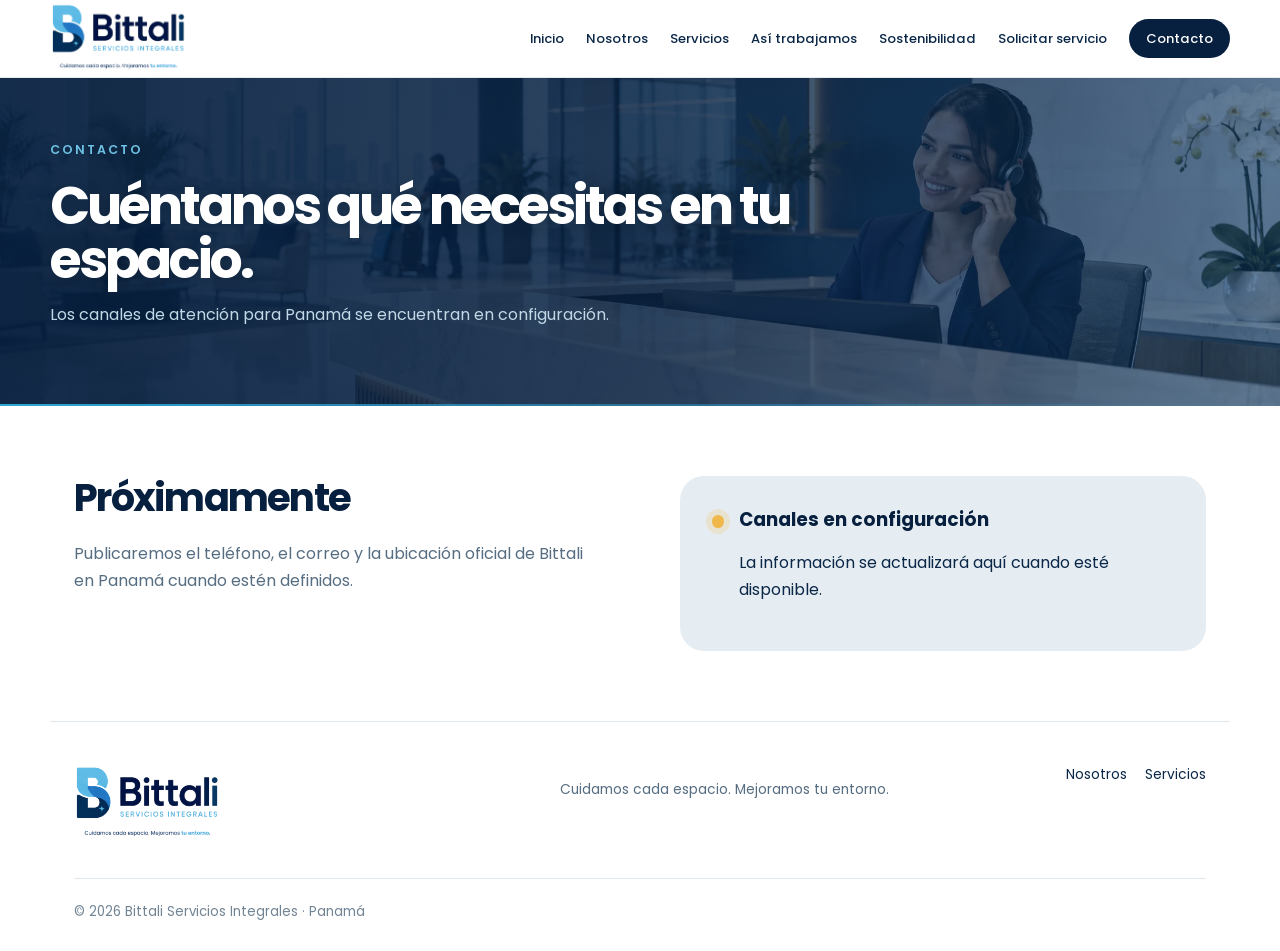
==== contacto.html @ 6a781cc8 "Add files via upload" ====
<!doctype html><html lang="es"><head><meta charset="utf-8"><meta name="viewport" content="width=device-width,initial-scale=1"><title>Contacto | Bittali</title><link rel="icon" href="favicon.svg"><link href="https://fonts.googleapis.com/css2?family=Poppins:wght@400;500;600;700&display=swap" rel="stylesheet"><link rel="stylesheet" href="styles.css"></head><body><header class="site-header"><a class="brand" href="index.html"><img src="bitalli-logo-clean.png" alt="Bittali Servicios Integrales"></a><button class="menu-button" aria-expanded="false" aria-controls="main-nav" aria-label="Abrir menú"><span></span><span></span><span></span></button><nav id="main-nav" class="main-nav"><a href="index.html">Inicio</a><a href="nosotros.html">Nosotros</a><a href="servicios.html">Servicios</a><a href="operamos.html">Así trabajamos</a><a href="sostenibilidad.html">Sostenibilidad</a><a href="solicitar-servicio.html">Solicitar servicio</a><a class="nav-cta" href="contacto.html">Contacto</a></nav></header><main><section class="page-hero has-photo photo-contacto"><p class="eyebrow">Contacto</p><h1>Cuéntanos qué necesitas en tu espacio.</h1><p class="lead">Los canales de atención para Panamá se encuentran en configuración.</p></section><section class="page-section"><div class="two-column"><div><h2>Próximamente</h2><p class="lead">Publicaremos el teléfono, el correo y la ubicación oficial de Bittali en Panamá cuando estén definidos.</p></div><div class="contact-card"><div class="contact-status"><span class="status-dot"></span><div><h3>Canales en configuración</h3><p>La información se actualizará aquí cuando esté disponible.</p></div></div></div></div></section></main><footer><a class="footer-logo" href="index.html"><img src="bitalli-logo-clean.png" alt="Bittali"></a><p>Cuidamos cada espacio. Mejoramos tu entorno.</p><div><a href="nosotros.html">Nosotros</a><a href="servicios.html">Servicios</a></div><small>© 2026 Bittali Servicios Integrales · Panamá</small></footer><script src="site.js"></script></body></html>
---- styles.css ----
:root{--sky:#6ec1e4;--cyan:#2fa7d6;--blue:#0d3b66;--navy:#07203f;--mist:#e6edf2;--ink:#0a2748;--muted:#566d82;--max:1180px;--radius:24px}*{box-sizing:border-box}html{scroll-behavior:smooth}body{margin:0;font-family:Poppins,Arial,sans-serif;color:var(--ink);font-size:16px;line-height:1.65;background:#fff}a{color:inherit;text-decoration:none}img{display:block;max-width:100%}.site-header{height:104px;display:flex;align-items:center;justify-content:space-between;padding:0 max(24px,calc((100vw - var(--max))/2));position:sticky;top:0;z-index:20;background:rgba(255,255,255,.97);backdrop-filter:blur(14px);border-bottom:1px solid rgba(13,59,102,.1)}.brand{width:215px}.brand img{width:100%;height:auto}.main-nav{display:flex;align-items:center;gap:25px;font-size:.88rem;font-weight:500}.main-nav a{padding:10px 0}.main-nav a:hover,.main-nav .active{color:var(--cyan)}.main-nav .nav-cta{padding:11px 19px;border-radius:999px;background:var(--navy);color:#fff}.menu-button{display:none;border:0;background:none;padding:10px}.menu-button span{display:block;width:25px;height:2px;background:var(--navy);margin:5px}.eyebrow{margin:0 0 18px;text-transform:uppercase;letter-spacing:.16em;font-size:.78rem;font-weight:600;color:var(--cyan)}h1,h2,h3,p{margin-top:0}h1{font-size:clamp(3rem,6vw,5.5rem);line-height:1.02;letter-spacing:-.055em;color:var(--navy);margin-bottom:28px}h1 span{color:var(--cyan)}h2{font-size:clamp(2rem,4vw,3.5rem);line-height:1.12;letter-spacing:-.045em;color:var(--navy);margin-bottom:22px}h3{font-size:1.35rem;line-height:1.3;color:var(--navy)}.lead{font-size:1.08rem;color:var(--muted);max-width:650px}.hero{min-height:calc(100vh - 104px);display:grid;grid-template-columns:1.12fr .88fr;background:linear-gradient(135deg,#fff,#f0f8fc)}.hero-copy{padding:clamp(70px,9vw,130px) max(24px,calc((100vw - var(--max))/2));padding-right:clamp(40px,7vw,100px);align-self:center}.hero-image{position:relative;min-height:620px;overflow:hidden;background:var(--navy)}.hero-image>img{width:100%;height:100%;object-fit:cover}.hero-image:after{content:"";position:absolute;inset:0;background:linear-gradient(180deg,transparent 50%,rgba(7,32,63,.72))}.image-note{position:absolute;z-index:2;left:30px;right:30px;bottom:30px;border:1px solid rgba(255,255,255,.3);background:rgba(7,32,63,.75);backdrop-filter:blur(10px);border-radius:18px;padding:22px;color:#fff;display:flex;flex-direction:column}.image-note span{font-size:.86rem;color:#cce8f5}.actions{display:flex;flex-wrap:wrap;gap:14px;margin-top:32px}.button{display:inline-block;border-radius:999px;padding:14px 23px;font-size:.92rem;font-weight:600}.button.primary{background:var(--navy);color:#fff}.button.secondary{background:#fff;border:1px solid #b8cad7}.home-selector,.page-section{max-width:var(--max);margin:auto;padding:100px 24px}.home-selector>div:first-child{max-width:700px}.selector-grid{display:grid;grid-template-columns:repeat(2,1fr);gap:16px}.selector-grid a{border:1px solid #d8e4eb;border-radius:20px;padding:28px;display:grid;grid-template-columns:52px 1fr;column-gap:18px;transition:.2s;background:#fff}.selector-grid a:hover{transform:translateY(-3px);border-color:var(--cyan);box-shadow:0 16px 35px rgba(7,32,63,.08)}.selector-grid span{grid-row:1/3;color:var(--cyan);font-weight:600}.selector-grid strong{font-size:1.15rem}.selector-grid small{color:var(--muted);font-size:.84rem}.page-hero{padding:95px max(24px,calc((100vw - var(--max))/2));background:linear-gradient(135deg,var(--navy),var(--blue));color:#fff}.page-hero h1{color:#fff;max-width:900px;margin-bottom:20px}.page-hero .lead{color:#c1d9e6}.page-hero .eyebrow{color:var(--sky)}.two-column{display:grid;grid-template-columns:1fr 1fr;gap:80px}.copy p,.copy li{color:var(--muted)}.numbered-list{display:grid;grid-template-columns:repeat(2,1fr);gap:16px}.numbered-list article{padding:28px;border-radius:20px;background:var(--mist)}.numbered-list span{font-size:.78rem;color:var(--cyan);font-weight:600}.service-chooser{display:grid;grid-template-columns:repeat(2,1fr);gap:18px}.service-option{padding:34px;border-radius:22px;background:#f4f8fb;border:1px solid #dce6ec;display:flex;flex-direction:column;min-height:260px}.service-option span{font-size:.78rem;color:var(--cyan);font-weight:600}.service-option p{color:var(--muted)}.service-option b{margin-top:auto;color:var(--cyan)}.detail-grid{display:grid;grid-template-columns:1.1fr .9fr;gap:70px}.detail-list{background:var(--mist);padding:35px;border-radius:var(--radius)}.detail-list ul{margin:0;padding-left:20px}.detail-list li+li{margin-top:12px}.mode-grid{display:grid;grid-template-columns:repeat(3,1fr);gap:16px;margin-top:42px}.mode-grid article{padding:25px;background:var(--navy);color:#fff;border-radius:18px}.mode-grid h3{color:#fff}.mode-grid p{font-size:.88rem;color:#bed2df;margin:0}.process-list{display:grid;border-top:1px solid #bdd0dc}.process-list article{display:grid;grid-template-columns:80px .45fr 1fr;gap:30px;padding:30px 0;border-bottom:1px solid #bdd0dc}.process-list span{color:var(--cyan);font-weight:600}.process-list p{color:var(--muted);margin:0}.notice{padding:22px;border-left:4px solid var(--cyan);background:#eef7fb;color:var(--muted);margin-top:35px}.contact-card{background:var(--mist);border-radius:var(--radius);padding:40px}.contact-status{display:flex;gap:15px;align-items:flex-start}.status-dot{width:13px;height:13px;margin-top:7px;border-radius:50%;background:#f0b84b;box-shadow:0 0 0 6px rgba(240,184,75,.2)}footer{max-width:var(--max);margin:auto;padding:60px 24px 28px;display:grid;grid-template-columns:1.4fr 1.1fr .8fr;gap:35px;align-items:start;border-top:1px solid #e0e8ed}.footer-logo{width:190px}.footer-logo img{width:100%;height:auto}footer p{color:var(--muted);font-size:.86rem;margin:15px 0 0}footer div{display:flex;gap:18px;justify-content:flex-end;font-size:.86rem}footer small{grid-column:1/-1;border-top:1px solid #e0e8ed;padding-top:22px;color:#718494}
@media(max-width:900px){.site-header{height:88px}.brand{width:180px}.main-nav{display:none;position:absolute;top:88px;left:0;right:0;background:#fff;padding:24px;flex-direction:column;align-items:stretch;border-bottom:1px solid #dce5eb}.main-nav.open{display:flex}.menu-button{display:block}.hero{grid-template-columns:1fr}.hero-copy{padding:75px 24px}.hero-image{min-height:480px}.two-column,.detail-grid{grid-template-columns:1fr;gap:35px}.process-list article{grid-template-columns:50px 1fr}.process-list article p{grid-column:2}.mode-grid{grid-template-columns:1fr}.page-section{padding:75px 24px}footer{grid-template-columns:1fr}footer div{justify-content:flex-start}footer small{grid-column:auto}}
@media(max-width:600px){h1{font-size:2.75rem}.selector-grid,.service-chooser,.numbered-list{grid-template-columns:1fr}.selector-grid a{grid-template-columns:40px 1fr}.hero-image{min-height:400px}.page-hero{padding-top:70px;padding-bottom:70px}.contact-card{padding:26px}}

/* Escala compacta */
.site-header{height:78px}.brand{width:154px}.main-nav{gap:22px;font-size:.82rem}.main-nav .nav-cta{padding:9px 17px}h1{font-size:clamp(2.5rem,4.1vw,4.15rem);line-height:1.04}h2{font-size:clamp(1.75rem,3vw,2.65rem)}h3{font-size:1.15rem}.lead{font-size:1rem}.hero{min-height:calc(100vh - 78px)}.hero-copy{padding-top:65px;padding-bottom:65px}.hero-image{min-height:520px}.home-selector,.page-section{padding-top:70px;padding-bottom:70px}.page-hero{padding-top:62px;padding-bottom:62px}.page-hero h1{margin-bottom:14px}.selector-grid a{padding:22px;border-radius:16px}.service-option{padding:27px;min-height:220px}.numbered-list article{padding:23px}.detail-list{padding:28px}.mode-grid{margin-top:32px}.mode-grid article{padding:21px}.process-list article{padding:23px 0}.contact-card{padding:32px}footer{padding-top:42px}.footer-logo{width:160px}
@media(max-width:900px){.site-header{height:72px}.brand{width:145px}.main-nav{top:72px}.hero-copy{padding-top:55px;padding-bottom:55px}.hero-image{min-height:410px}.home-selector,.page-section{padding-top:58px;padding-bottom:58px}.page-hero{padding-top:52px;padding-bottom:52px}}
@media(max-width:600px){h1{font-size:2.3rem}h2{font-size:1.85rem}.hero-image{min-height:340px}.selector-grid a{padding:19px}.service-option{min-height:195px}}
.brand{width:140px}.footer-logo{width:150px}@media(max-width:900px){.brand{width:128px}}
.hero{height:560px;min-height:0}.hero-image{min-height:0}.hero-copy{padding-top:45px;padding-bottom:45px}@media(max-width:900px){.hero{height:auto}.hero-image{min-height:380px}.hero-copy{padding-top:48px;padding-bottom:48px}}@media(max-width:600px){.hero-image{min-height:320px}}
.page-hero.has-photo{position:relative;isolation:isolate;background-size:cover;background-position:center;overflow:hidden}.page-hero.has-photo:before{content:"";position:absolute;inset:0;z-index:-1;background:linear-gradient(90deg,rgba(7,32,63,.94) 0%,rgba(7,32,63,.82) 52%,rgba(13,59,102,.58) 100%)}.page-hero.has-photo:after{content:"";position:absolute;inset:auto 0 0;z-index:-1;height:2px;background:linear-gradient(90deg,var(--cyan),transparent)}.page-hero.photo-company{background-image:url('header-company.webp')}.page-hero.photo-services{background-image:url('header-services.webp');background-position:center 58%}.page-hero.photo-green{background-image:url('header-sustainability.webp');background-position:center 52%}.page-hero.has-photo h1{text-shadow:0 2px 18px rgba(0,0,0,.18)}
.page-hero.photo-aseo{background-image:url('header-aseo.webp');background-position:center 58%}.page-hero.photo-mantenimiento{background-image:url('header-mantenimiento.webp');background-position:center 48%}.page-hero.photo-operamos{background-image:url('header-operamos.webp');background-position:center 48%}.page-hero.photo-contacto{background-image:url('header-contacto.webp');background-position:center 52%}
.maintenance-section>h2{margin-bottom:30px}.maintenance-grid{display:grid;grid-template-columns:repeat(2,minmax(0,1fr));gap:18px}.maintenance-grid .detail-list{height:100%}.maintenance-grid .detail-list h3{margin-bottom:18px}@media(max-width:700px){.maintenance-grid{grid-template-columns:1fr}}
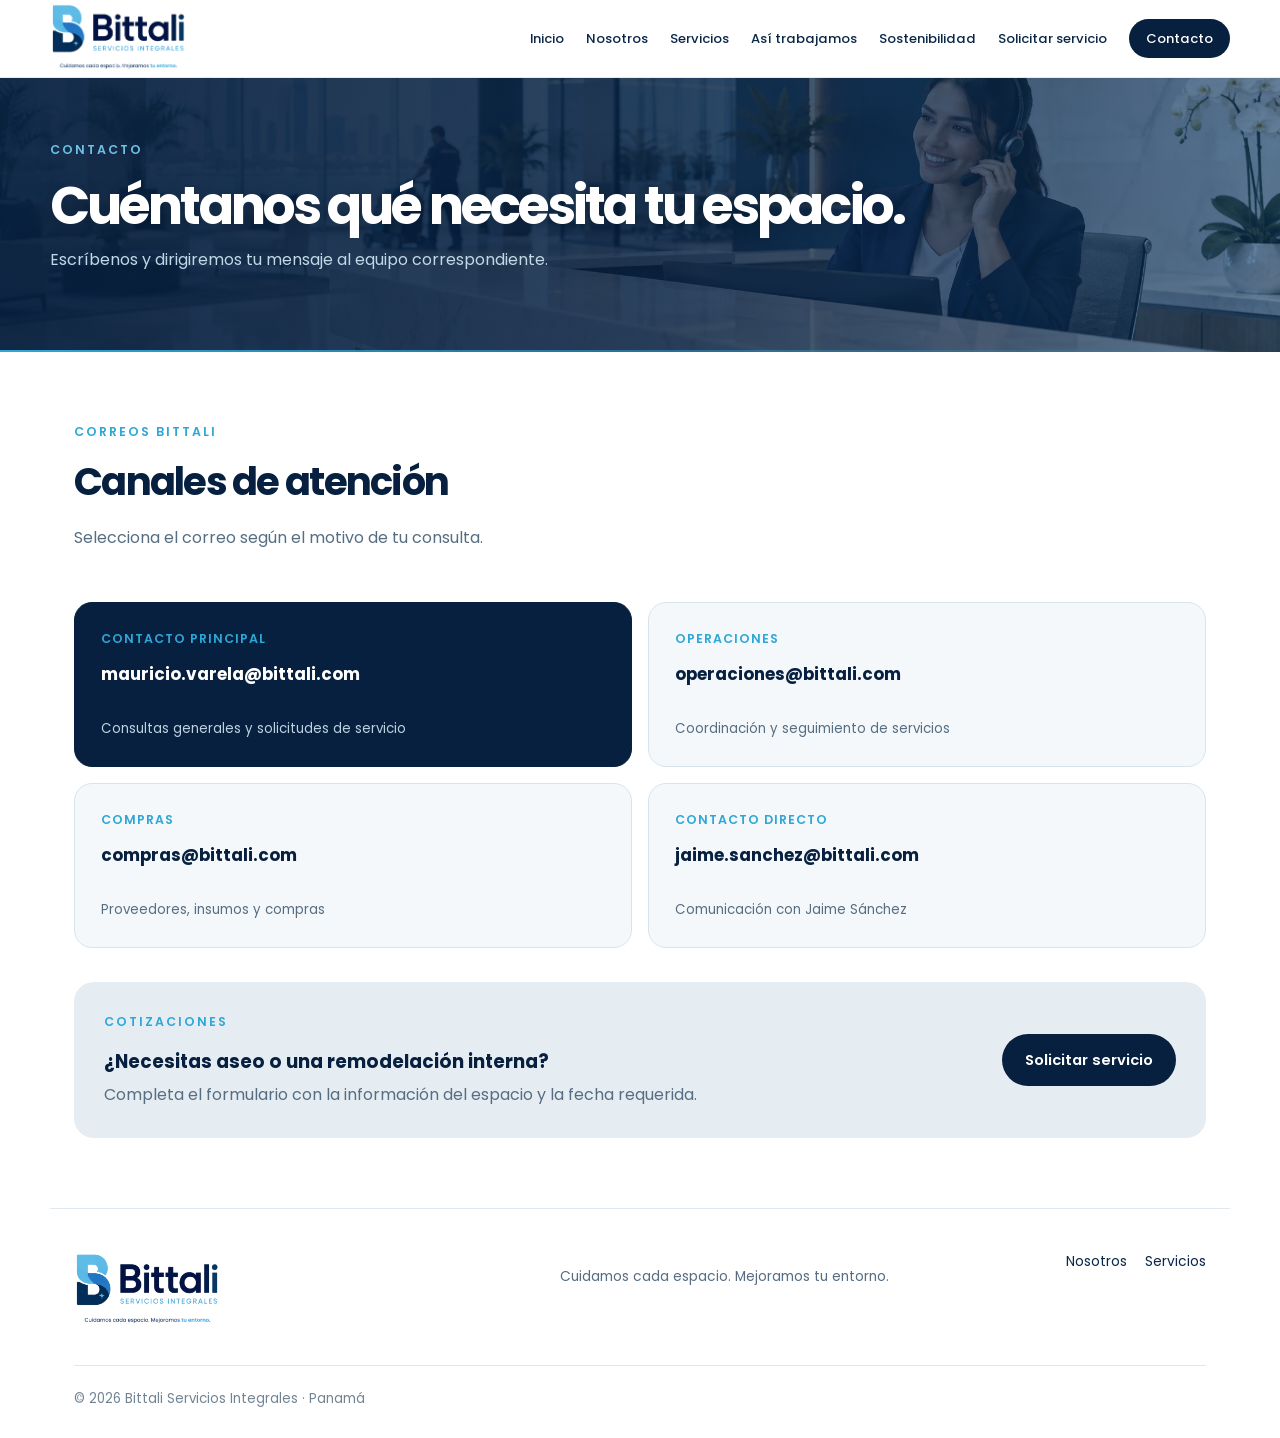
==== commit 9135e563: "Add files via upload" ====
--- a/contacto.html
+++ b/contacto.html
@@ -1 +1 @@
-<!doctype html><html lang="es"><head><meta charset="utf-8"><meta name="viewport" content="width=device-width,initial-scale=1"><title>Contacto | Bittali</title><link rel="icon" href="favicon.svg"><link href="https://fonts.googleapis.com/css2?family=Poppins:wght@400;500;600;700&display=swap" rel="stylesheet"><link rel="stylesheet" href="styles.css"></head><body><header class="site-header"><a class="brand" href="index.html"><img src="bitalli-logo-clean.png" alt="Bittali Servicios Integrales"></a><button class="menu-button" aria-expanded="false" aria-controls="main-nav" aria-label="Abrir menú"><span></span><span></span><span></span></button><nav id="main-nav" class="main-nav"><a href="index.html">Inicio</a><a href="nosotros.html">Nosotros</a><a href="servicios.html">Servicios</a><a href="operamos.html">Así trabajamos</a><a href="sostenibilidad.html">Sostenibilidad</a><a href="solicitar-servicio.html">Solicitar servicio</a><a class="nav-cta" href="contacto.html">Contacto</a></nav></header><main><section class="page-hero has-photo photo-contacto"><p class="eyebrow">Contacto</p><h1>Cuéntanos qué necesitas en tu espacio.</h1><p class="lead">Los canales de atención para Panamá se encuentran en configuración.</p></section><section class="page-section"><div class="two-column"><div><h2>Próximamente</h2><p class="lead">Publicaremos el teléfono, el correo y la ubicación oficial de Bittali en Panamá cuando estén definidos.</p></div><div class="contact-card"><div class="contact-status"><span class="status-dot"></span><div><h3>Canales en configuración</h3><p>La información se actualizará aquí cuando esté disponible.</p></div></div></div></div></section></main><footer><a class="footer-logo" href="index.html"><img src="bitalli-logo-clean.png" alt="Bittali"></a><p>Cuidamos cada espacio. Mejoramos tu entorno.</p><div><a href="nosotros.html">Nosotros</a><a href="servicios.html">Servicios</a></div><small>© 2026 Bittali Servicios Integrales · Panamá</small></footer><script src="site.js"></script></body></html>
+<!doctype html><html lang="es"><head><meta charset="utf-8"><meta name="viewport" content="width=device-width,initial-scale=1"><title>Contacto | Bittali</title><link rel="icon" href="favicon.svg"><link href="https://fonts.googleapis.com/css2?family=Poppins:wght@400;500;600;700&display=swap" rel="stylesheet"><link rel="stylesheet" href="styles.css"></head><body><header class="site-header"><a class="brand" href="index.html"><img src="bitalli-logo-clean.png" alt="Bittali Servicios Integrales"></a><button class="menu-button" aria-expanded="false" aria-controls="main-nav" aria-label="Abrir menú"><span></span><span></span><span></span></button><nav id="main-nav" class="main-nav"><a href="index.html">Inicio</a><a href="nosotros.html">Nosotros</a><a href="servicios.html">Servicios</a><a href="operamos.html">Así trabajamos</a><a href="sostenibilidad.html">Sostenibilidad</a><a href="solicitar-servicio.html">Solicitar servicio</a><a class="nav-cta" href="contacto.html">Contacto</a></nav></header><main><section class="page-hero has-photo photo-contacto"><p class="eyebrow">Contacto</p><h1>Cuéntanos qué necesita tu espacio.</h1><p class="lead">Escríbenos y dirigiremos tu mensaje al equipo correspondiente.</p></section><section class="page-section contact-section"><div class="contact-heading"><p class="eyebrow">Correos Bittali</p><h2>Canales de atención</h2><p class="lead">Selecciona el correo según el motivo de tu consulta.</p></div><div class="contact-email-grid"><a class="email-card primary-email" href="mailto:mauricio.varela@bittali.com"><span>Contacto principal</span><strong>mauricio.varela@bittali.com</strong><small>Consultas generales y solicitudes de servicio</small></a><a class="email-card" href="mailto:operaciones@bittali.com"><span>Operaciones</span><strong>operaciones@bittali.com</strong><small>Coordinación y seguimiento de servicios</small></a><a class="email-card" href="mailto:compras@bittali.com"><span>Compras</span><strong>compras@bittali.com</strong><small>Proveedores, insumos y compras</small></a><a class="email-card" href="mailto:jaime.sanchez@bittali.com"><span>Contacto directo</span><strong>jaime.sanchez@bittali.com</strong><small>Comunicación con Jaime Sánchez</small></a></div><div class="contact-request"><div><p class="eyebrow">Cotizaciones</p><h3>¿Necesitas aseo o una remodelación interna?</h3><p>Completa el formulario con la información del espacio y la fecha requerida.</p></div><a class="button primary" href="solicitar-servicio.html">Solicitar servicio</a></div></section></main><footer><a class="footer-logo" href="index.html"><img src="bitalli-logo-clean.png" alt="Bittali"></a><p>Cuidamos cada espacio. Mejoramos tu entorno.</p><div><a href="nosotros.html">Nosotros</a><a href="servicios.html">Servicios</a></div><small>© 2026 Bittali Servicios Integrales · Panamá</small></footer><script src="site.js"></script></body></html>
--- a/styles.css
+++ b/styles.css
@@ -11,3 +11,5 @@
 .page-hero.has-photo{position:relative;isolation:isolate;background-size:cover;background-position:center;overflow:hidden}.page-hero.has-photo:before{content:"";position:absolute;inset:0;z-index:-1;background:linear-gradient(90deg,rgba(7,32,63,.94) 0%,rgba(7,32,63,.82) 52%,rgba(13,59,102,.58) 100%)}.page-hero.has-photo:after{content:"";position:absolute;inset:auto 0 0;z-index:-1;height:2px;background:linear-gradient(90deg,var(--cyan),transparent)}.page-hero.photo-company{background-image:url('header-company.webp')}.page-hero.photo-services{background-image:url('header-services.webp');background-position:center 58%}.page-hero.photo-green{background-image:url('header-sustainability.webp');background-position:center 52%}.page-hero.has-photo h1{text-shadow:0 2px 18px rgba(0,0,0,.18)}
 .page-hero.photo-aseo{background-image:url('header-aseo.webp');background-position:center 58%}.page-hero.photo-mantenimiento{background-image:url('header-mantenimiento.webp');background-position:center 48%}.page-hero.photo-operamos{background-image:url('header-operamos.webp');background-position:center 48%}.page-hero.photo-contacto{background-image:url('header-contacto.webp');background-position:center 52%}
 .maintenance-section>h2{margin-bottom:30px}.maintenance-grid{display:grid;grid-template-columns:repeat(2,minmax(0,1fr));gap:18px}.maintenance-grid .detail-list{height:100%}.maintenance-grid .detail-list h3{margin-bottom:18px}@media(max-width:700px){.maintenance-grid{grid-template-columns:1fr}}
+
+.contact-section{display:grid;gap:34px}.contact-heading{max-width:720px}.contact-email-grid{display:grid;grid-template-columns:repeat(2,minmax(0,1fr));gap:16px}.email-card{display:flex;flex-direction:column;min-height:165px;padding:26px;border:1px solid #d8e4eb;border-radius:18px;background:#f4f8fb;transition:.2s}.email-card:hover{transform:translateY(-2px);border-color:var(--cyan);box-shadow:0 14px 30px rgba(7,32,63,.08)}.email-card span{color:var(--cyan);font-size:.78rem;font-weight:600;text-transform:uppercase;letter-spacing:.08em}.email-card strong{margin-top:12px;color:var(--navy);font-size:1.05rem;overflow-wrap:anywhere}.email-card small{margin-top:auto;color:var(--muted)}.email-card.primary-email{background:var(--navy);border-color:var(--navy)}.email-card.primary-email strong{color:#fff}.email-card.primary-email small{color:#bed2df}.contact-request{display:flex;align-items:center;justify-content:space-between;gap:28px;padding:30px;border-radius:20px;background:var(--mist)}.contact-request h3{margin-bottom:8px}.contact-request p:last-child{margin:0;color:var(--muted)}.contact-request .button{flex:0 0 auto}@media(max-width:700px){.contact-email-grid{grid-template-columns:1fr}.contact-request{align-items:flex-start;flex-direction:column}.contact-request .button{width:100%;text-align:center}}
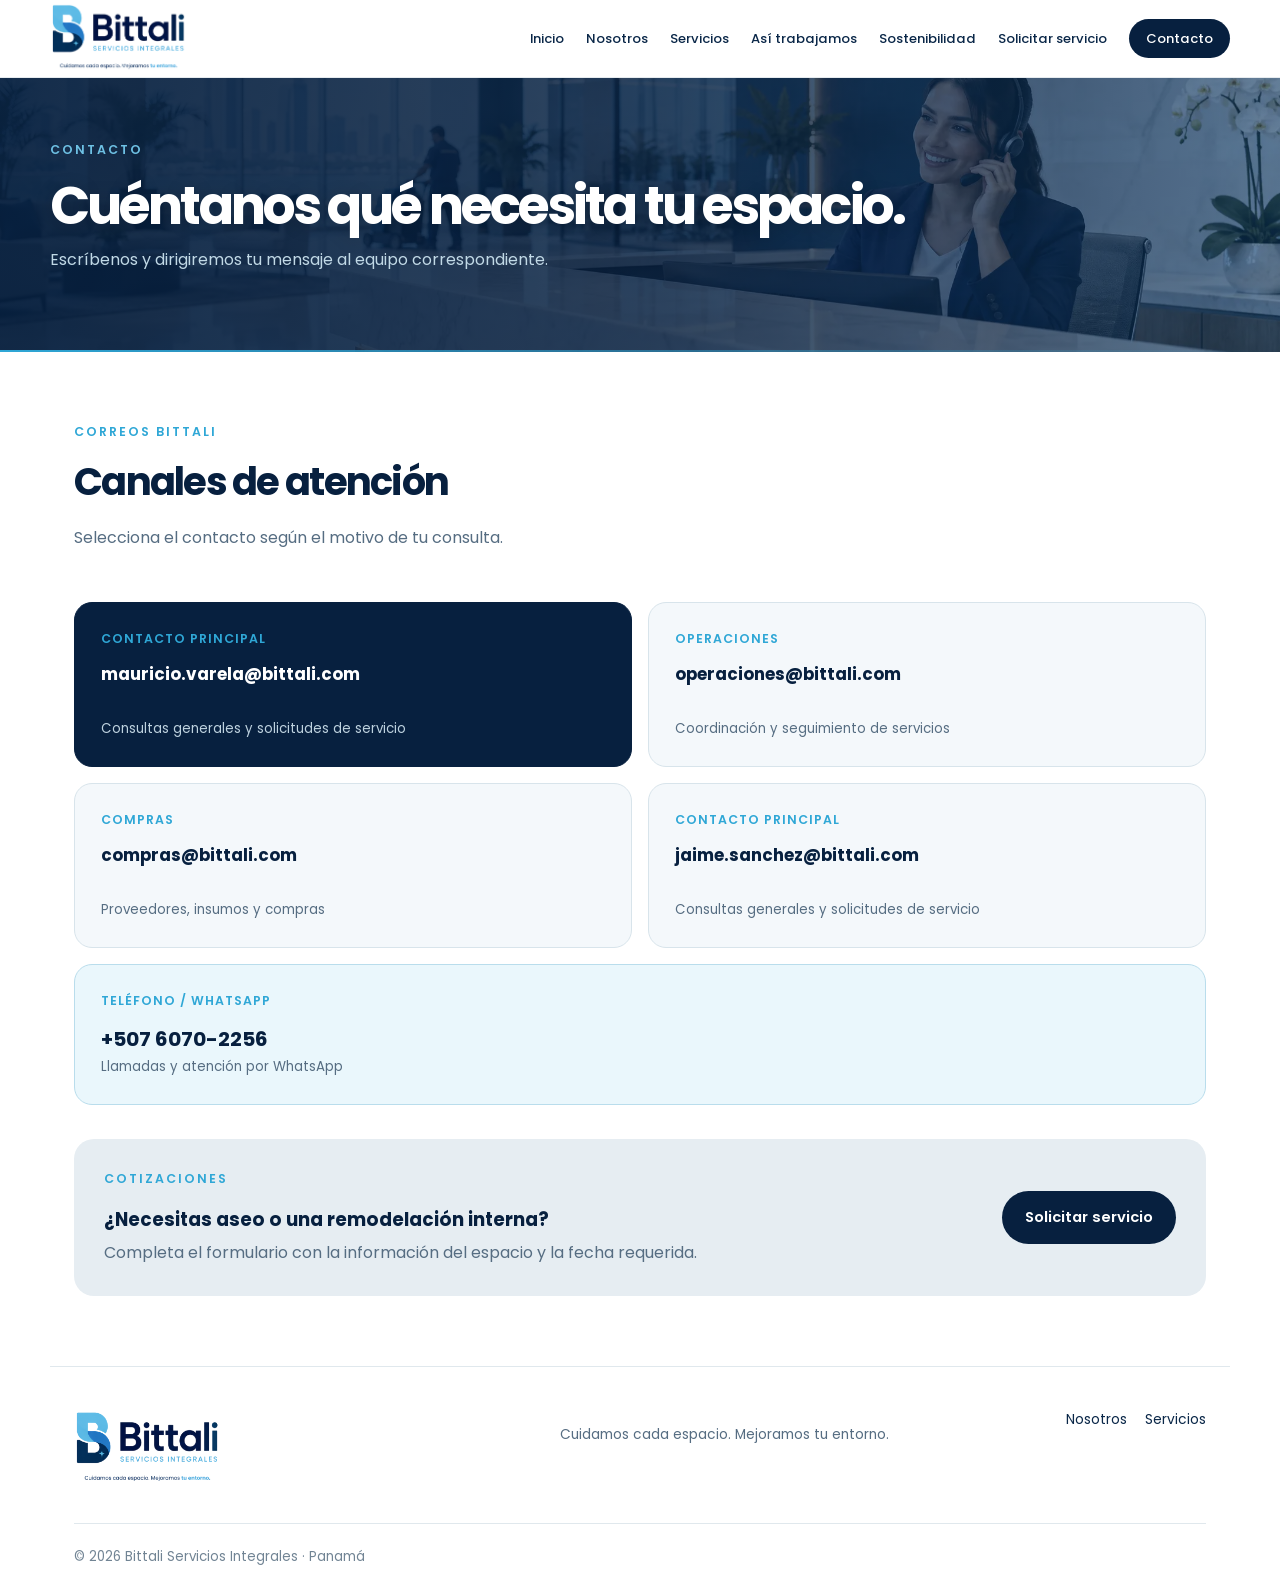
==== commit 42e3fe8c: "Add files via upload" ====
--- a/contacto.html
+++ b/contacto.html
@@ -1 +1 @@
-<!doctype html><html lang="es"><head><meta charset="utf-8"><meta name="viewport" content="width=device-width,initial-scale=1"><title>Contacto | Bittali</title><link rel="icon" href="favicon.svg"><link href="https://fonts.googleapis.com/css2?family=Poppins:wght@400;500;600;700&display=swap" rel="stylesheet"><link rel="stylesheet" href="styles.css"></head><body><header class="site-header"><a class="brand" href="index.html"><img src="bitalli-logo-clean.png" alt="Bittali Servicios Integrales"></a><button class="menu-button" aria-expanded="false" aria-controls="main-nav" aria-label="Abrir menú"><span></span><span></span><span></span></button><nav id="main-nav" class="main-nav"><a href="index.html">Inicio</a><a href="nosotros.html">Nosotros</a><a href="servicios.html">Servicios</a><a href="operamos.html">Así trabajamos</a><a href="sostenibilidad.html">Sostenibilidad</a><a href="solicitar-servicio.html">Solicitar servicio</a><a class="nav-cta" href="contacto.html">Contacto</a></nav></header><main><section class="page-hero has-photo photo-contacto"><p class="eyebrow">Contacto</p><h1>Cuéntanos qué necesita tu espacio.</h1><p class="lead">Escríbenos y dirigiremos tu mensaje al equipo correspondiente.</p></section><section class="page-section contact-section"><div class="contact-heading"><p class="eyebrow">Correos Bittali</p><h2>Canales de atención</h2><p class="lead">Selecciona el correo según el motivo de tu consulta.</p></div><div class="contact-email-grid"><a class="email-card primary-email" href="mailto:mauricio.varela@bittali.com"><span>Contacto principal</span><strong>mauricio.varela@bittali.com</strong><small>Consultas generales y solicitudes de servicio</small></a><a class="email-card" href="mailto:operaciones@bittali.com"><span>Operaciones</span><strong>operaciones@bittali.com</strong><small>Coordinación y seguimiento de servicios</small></a><a class="email-card" href="mailto:compras@bittali.com"><span>Compras</span><strong>compras@bittali.com</strong><small>Proveedores, insumos y compras</small></a><a class="email-card" href="mailto:jaime.sanchez@bittali.com"><span>Contacto directo</span><strong>jaime.sanchez@bittali.com</strong><small>Comunicación con Jaime Sánchez</small></a></div><div class="contact-request"><div><p class="eyebrow">Cotizaciones</p><h3>¿Necesitas aseo o una remodelación interna?</h3><p>Completa el formulario con la información del espacio y la fecha requerida.</p></div><a class="button primary" href="solicitar-servicio.html">Solicitar servicio</a></div></section></main><footer><a class="footer-logo" href="index.html"><img src="bitalli-logo-clean.png" alt="Bittali"></a><p>Cuidamos cada espacio. Mejoramos tu entorno.</p><div><a href="nosotros.html">Nosotros</a><a href="servicios.html">Servicios</a></div><small>© 2026 Bittali Servicios Integrales · Panamá</small></footer><script src="site.js"></script></body></html>
+<!doctype html><html lang="es"><head><meta charset="utf-8"><meta name="viewport" content="width=device-width,initial-scale=1"><title>Contacto | Bittali</title><link rel="icon" href="favicon.svg"><link href="https://fonts.googleapis.com/css2?family=Poppins:wght@400;500;600;700&display=swap" rel="stylesheet"><link rel="stylesheet" href="styles.css"></head><body><header class="site-header"><a class="brand" href="index.html"><img src="bitalli-logo-clean.png" alt="Bittali Servicios Integrales"></a><button class="menu-button" aria-expanded="false" aria-controls="main-nav" aria-label="Abrir menú"><span></span><span></span><span></span></button><nav id="main-nav" class="main-nav"><a href="index.html">Inicio</a><a href="nosotros.html">Nosotros</a><a href="servicios.html">Servicios</a><a href="operamos.html">Así trabajamos</a><a href="sostenibilidad.html">Sostenibilidad</a><a href="solicitar-servicio.html">Solicitar servicio</a><a class="nav-cta" href="contacto.html">Contacto</a></nav></header><main><section class="page-hero has-photo photo-contacto"><p class="eyebrow">Contacto</p><h1>Cuéntanos qué necesita tu espacio.</h1><p class="lead">Escríbenos y dirigiremos tu mensaje al equipo correspondiente.</p></section><section class="page-section contact-section"><div class="contact-heading"><p class="eyebrow">Correos Bittali</p><h2>Canales de atención</h2><p class="lead">Selecciona el contacto según el motivo de tu consulta.</p></div><div class="contact-email-grid"><a class="email-card primary-email" href="mailto:mauricio.varela@bittali.com"><span>Contacto principal</span><strong>mauricio.varela@bittali.com</strong><small>Consultas generales y solicitudes de servicio</small></a><a class="email-card" href="mailto:operaciones@bittali.com"><span>Operaciones</span><strong>operaciones@bittali.com</strong><small>Coordinación y seguimiento de servicios</small></a><a class="email-card" href="mailto:compras@bittali.com"><span>Compras</span><strong>compras@bittali.com</strong><small>Proveedores, insumos y compras</small></a><a class="email-card" href="mailto:jaime.sanchez@bittali.com"><span>Contacto principal</span><strong>jaime.sanchez@bittali.com</strong><small>Consultas generales y solicitudes de servicio</small></a><a class="email-card phone-card" href="tel:+50760702256"><span>Teléfono / WhatsApp</span><strong>+507 6070-2256</strong><small>Llamadas y atención por WhatsApp</small></a></div><div class="contact-request"><div><p class="eyebrow">Cotizaciones</p><h3>¿Necesitas aseo o una remodelación interna?</h3><p>Completa el formulario con la información del espacio y la fecha requerida.</p></div><a class="button primary" href="solicitar-servicio.html">Solicitar servicio</a></div></section></main><footer><a class="footer-logo" href="index.html"><img src="bitalli-logo-clean.png" alt="Bittali"></a><p>Cuidamos cada espacio. Mejoramos tu entorno.</p><div><a href="nosotros.html">Nosotros</a><a href="servicios.html">Servicios</a></div><small>© 2026 Bittali Servicios Integrales · Panamá</small></footer><script src="site.js"></script></body></html>
--- a/styles.css
+++ b/styles.css
@@ -13,3 +13,8 @@
 .maintenance-section>h2{margin-bottom:30px}.maintenance-grid{display:grid;grid-template-columns:repeat(2,minmax(0,1fr));gap:18px}.maintenance-grid .detail-list{height:100%}.maintenance-grid .detail-list h3{margin-bottom:18px}@media(max-width:700px){.maintenance-grid{grid-template-columns:1fr}}
 
 .contact-section{display:grid;gap:34px}.contact-heading{max-width:720px}.contact-email-grid{display:grid;grid-template-columns:repeat(2,minmax(0,1fr));gap:16px}.email-card{display:flex;flex-direction:column;min-height:165px;padding:26px;border:1px solid #d8e4eb;border-radius:18px;background:#f4f8fb;transition:.2s}.email-card:hover{transform:translateY(-2px);border-color:var(--cyan);box-shadow:0 14px 30px rgba(7,32,63,.08)}.email-card span{color:var(--cyan);font-size:.78rem;font-weight:600;text-transform:uppercase;letter-spacing:.08em}.email-card strong{margin-top:12px;color:var(--navy);font-size:1.05rem;overflow-wrap:anywhere}.email-card small{margin-top:auto;color:var(--muted)}.email-card.primary-email{background:var(--navy);border-color:var(--navy)}.email-card.primary-email strong{color:#fff}.email-card.primary-email small{color:#bed2df}.contact-request{display:flex;align-items:center;justify-content:space-between;gap:28px;padding:30px;border-radius:20px;background:var(--mist)}.contact-request h3{margin-bottom:8px}.contact-request p:last-child{margin:0;color:var(--muted)}.contact-request .button{flex:0 0 auto}@media(max-width:700px){.contact-email-grid{grid-template-columns:1fr}.contact-request{align-items:flex-start;flex-direction:column}.contact-request .button{width:100%;text-align:center}}
+
+.email-contact-card h3{margin-bottom:18px}.contact-links{display:grid;gap:0}.contact-links a{display:flex;flex-direction:column;padding:14px 0;border-bottom:1px solid #cbd9e2}.contact-links a:first-child{padding-top:0}.contact-links a:last-child{padding-bottom:0;border-bottom:0}.contact-links span{font-size:.75rem;font-weight:600;text-transform:uppercase;letter-spacing:.07em;color:var(--cyan)}.contact-links strong{margin-top:3px;color:var(--navy);font-size:.92rem;overflow-wrap:anywhere}.contact-links a:hover strong{color:var(--cyan)}
+
+.contact-email-grid .phone-card{grid-column:1/-1;min-height:130px;background:#eaf7fc;border-color:#b9ddec}.contact-email-grid .phone-card strong{font-size:1.25rem;color:var(--navy)}
+@media(max-width:700px){.contact-email-grid .phone-card{grid-column:auto}}
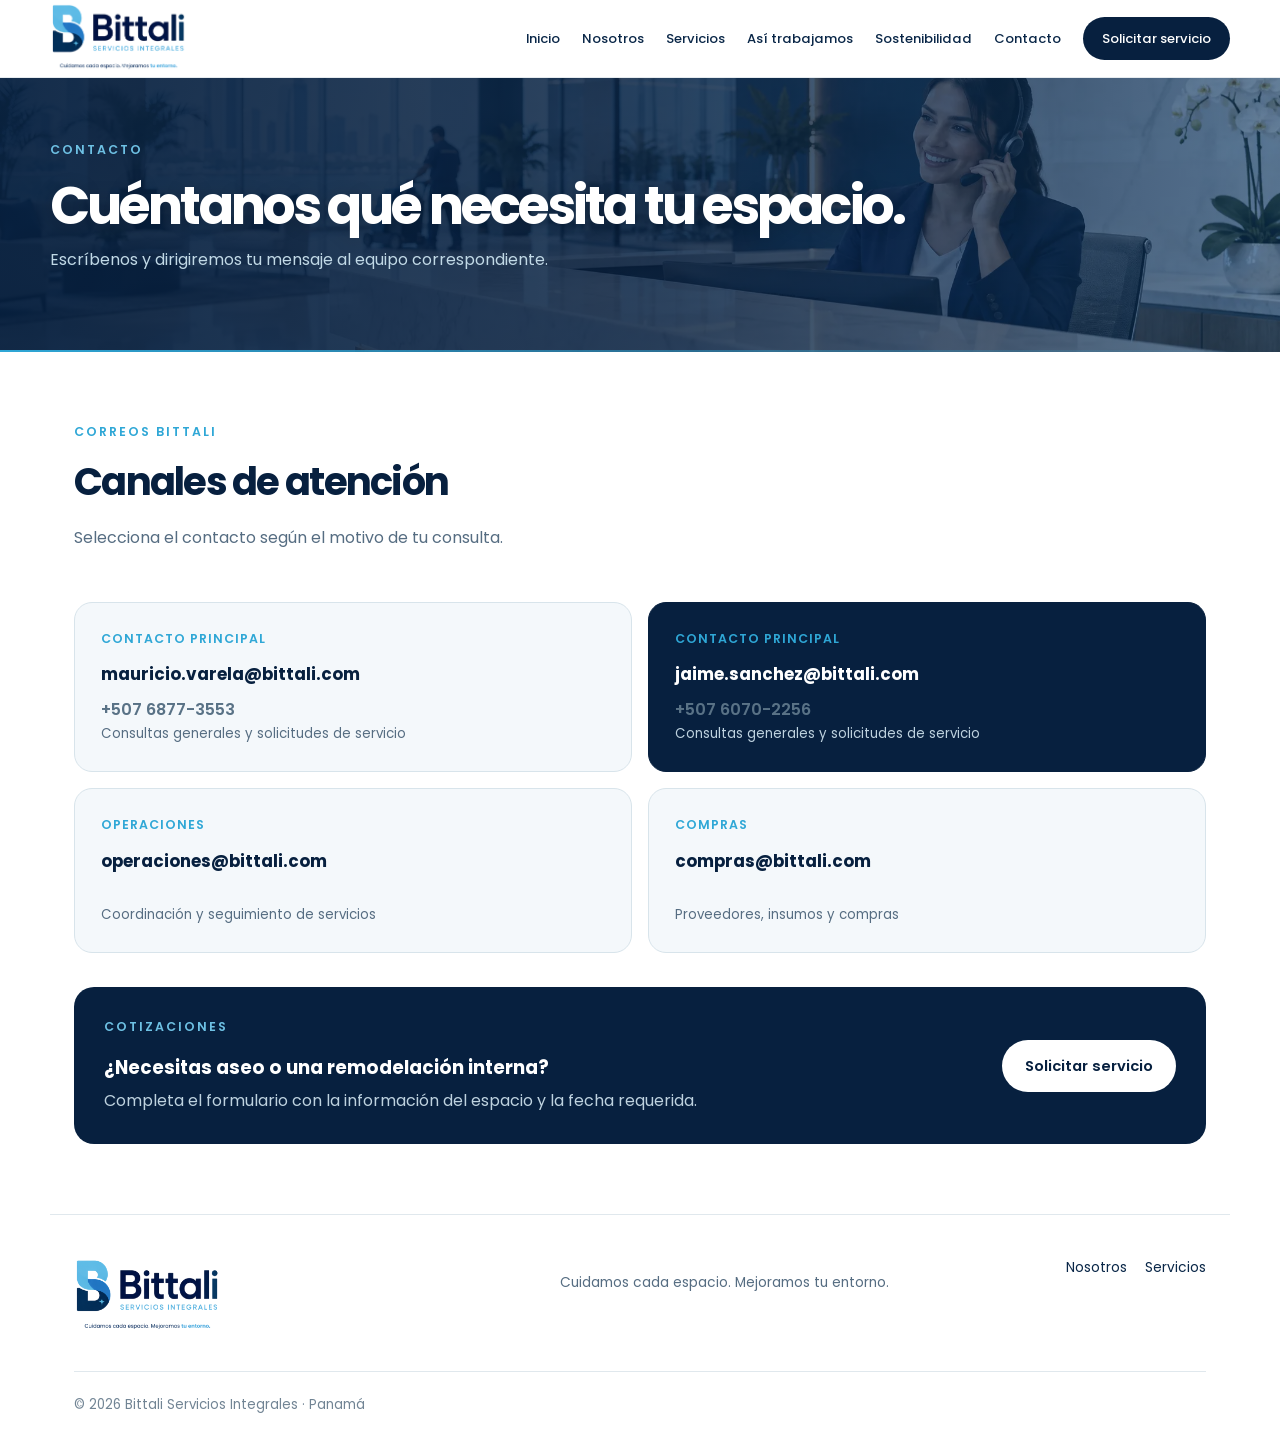
==== commit e5256ce3: "Add files via upload" ====
--- a/contacto.html
+++ b/contacto.html
@@ -1 +1,33 @@
-<!doctype html><html lang="es"><head><meta charset="utf-8"><meta name="viewport" content="width=device-width,initial-scale=1"><title>Contacto | Bittali</title><link rel="icon" href="favicon.svg"><link href="https://fonts.googleapis.com/css2?family=Poppins:wght@400;500;600;700&display=swap" rel="stylesheet"><link rel="stylesheet" href="styles.css"></head><body><header class="site-header"><a class="brand" href="index.html"><img src="bitalli-logo-clean.png" alt="Bittali Servicios Integrales"></a><button class="menu-button" aria-expanded="false" aria-controls="main-nav" aria-label="Abrir menú"><span></span><span></span><span></span></button><nav id="main-nav" class="main-nav"><a href="index.html">Inicio</a><a href="nosotros.html">Nosotros</a><a href="servicios.html">Servicios</a><a href="operamos.html">Así trabajamos</a><a href="sostenibilidad.html">Sostenibilidad</a><a href="solicitar-servicio.html">Solicitar servicio</a><a class="nav-cta" href="contacto.html">Contacto</a></nav></header><main><section class="page-hero has-photo photo-contacto"><p class="eyebrow">Contacto</p><h1>Cuéntanos qué necesita tu espacio.</h1><p class="lead">Escríbenos y dirigiremos tu mensaje al equipo correspondiente.</p></section><section class="page-section contact-section"><div class="contact-heading"><p class="eyebrow">Correos Bittali</p><h2>Canales de atención</h2><p class="lead">Selecciona el contacto según el motivo de tu consulta.</p></div><div class="contact-email-grid"><a class="email-card primary-email" href="mailto:mauricio.varela@bittali.com"><span>Contacto principal</span><strong>mauricio.varela@bittali.com</strong><small>Consultas generales y solicitudes de servicio</small></a><a class="email-card" href="mailto:operaciones@bittali.com"><span>Operaciones</span><strong>operaciones@bittali.com</strong><small>Coordinación y seguimiento de servicios</small></a><a class="email-card" href="mailto:compras@bittali.com"><span>Compras</span><strong>compras@bittali.com</strong><small>Proveedores, insumos y compras</small></a><a class="email-card" href="mailto:jaime.sanchez@bittali.com"><span>Contacto principal</span><strong>jaime.sanchez@bittali.com</strong><small>Consultas generales y solicitudes de servicio</small></a><a class="email-card phone-card" href="tel:+50760702256"><span>Teléfono / WhatsApp</span><strong>+507 6070-2256</strong><small>Llamadas y atención por WhatsApp</small></a></div><div class="contact-request"><div><p class="eyebrow">Cotizaciones</p><h3>¿Necesitas aseo o una remodelación interna?</h3><p>Completa el formulario con la información del espacio y la fecha requerida.</p></div><a class="button primary" href="solicitar-servicio.html">Solicitar servicio</a></div></section></main><footer><a class="footer-logo" href="index.html"><img src="bitalli-logo-clean.png" alt="Bittali"></a><p>Cuidamos cada espacio. Mejoramos tu entorno.</p><div><a href="nosotros.html">Nosotros</a><a href="servicios.html">Servicios</a></div><small>© 2026 Bittali Servicios Integrales · Panamá</small></footer><script src="site.js"></script></body></html>
+<!doctype html>
+<html lang="es">
+<head>
+  <meta charset="utf-8">
+  <meta name="viewport" content="width=device-width,initial-scale=1">
+  <title>Contacto | Bittali</title>
+  <link rel="icon" href="favicon.svg">
+  <link href="https://fonts.googleapis.com/css2?family=Poppins:wght@400;500;600;700&display=swap" rel="stylesheet">
+  <link rel="stylesheet" href="styles.css">
+</head>
+<body>
+  <header class="site-header">
+    <a class="brand" href="index.html"><img src="bitalli-logo-clean.png" alt="Bittali Servicios Integrales"></a>
+    <button class="menu-button" aria-expanded="false" aria-controls="main-nav" aria-label="Abrir menú"><span></span><span></span><span></span></button>
+    <nav id="main-nav" class="main-nav"><a href="index.html">Inicio</a><a href="nosotros.html">Nosotros</a><a href="servicios.html">Servicios</a><a href="operamos.html">Así trabajamos</a><a href="sostenibilidad.html">Sostenibilidad</a><a href="solicitar-servicio.html">Solicitar servicio</a><a class="nav-cta" href="contacto.html">Contacto</a></nav>
+  </header>
+  <main>
+    <section class="page-hero has-photo photo-contacto"><p class="eyebrow">Contacto</p><h1>Cuéntanos qué necesita tu espacio.</h1><p class="lead">Escríbenos y dirigiremos tu mensaje al equipo correspondiente.</p></section>
+    <section class="page-section contact-section">
+      <div class="contact-heading"><p class="eyebrow">Correos Bittali</p><h2>Canales de atención</h2><p class="lead">Selecciona el contacto según el motivo de tu consulta.</p></div>
+      <div class="contact-email-grid">
+        <a class="email-card primary-email" href="mailto:mauricio.varela@bittali.com"><span>Contacto principal</span><strong>mauricio.varela@bittali.com</strong><b class="contact-phone">+507 6877-3553</b><small>Consultas generales y solicitudes de servicio</small></a>
+        <a class="email-card primary-email" href="mailto:jaime.sanchez@bittali.com"><span>Contacto principal</span><strong>jaime.sanchez@bittali.com</strong><b class="contact-phone">+507 6070-2256</b><small>Consultas generales y solicitudes de servicio</small></a>
+        <a class="email-card" href="mailto:operaciones@bittali.com"><span>Operaciones</span><strong>operaciones@bittali.com</strong><small>Coordinación y seguimiento de servicios</small></a>
+        <a class="email-card" href="mailto:compras@bittali.com"><span>Compras</span><strong>compras@bittali.com</strong><small>Proveedores, insumos y compras</small></a>
+      </div>
+      <div class="contact-request"><div><p class="eyebrow">Cotizaciones</p><h3>¿Necesitas aseo o una remodelación interna?</h3><p>Completa el formulario con la información del espacio y la fecha requerida.</p></div><a class="button primary" href="solicitar-servicio.html">Solicitar servicio</a></div>
+    </section>
+  </main>
+  <footer><a class="footer-logo" href="index.html"><img src="bitalli-logo-clean.png" alt="Bittali"></a><p>Cuidamos cada espacio. Mejoramos tu entorno.</p><div><a href="nosotros.html">Nosotros</a><a href="servicios.html">Servicios</a></div><small>© 2026 Bittali Servicios Integrales · Panamá</small></footer>
+  <script src="site.js"></script>
+</body>
+</html>
--- a/styles.css
+++ b/styles.css
@@ -18,3 +18,15 @@
 
 .contact-email-grid .phone-card{grid-column:1/-1;min-height:130px;background:#eaf7fc;border-color:#b9ddec}.contact-email-grid .phone-card strong{font-size:1.25rem;color:var(--navy)}
 @media(max-width:700px){.contact-email-grid .phone-card{grid-column:auto}}
+
+.service-request-cta{max-width:var(--max);margin:0 auto 70px;padding:38px 42px;border-radius:24px;background:linear-gradient(135deg,var(--mist),#f7fbfd);display:flex;align-items:center;justify-content:space-between;gap:32px}.service-request-cta h2{font-size:clamp(1.65rem,2.7vw,2.35rem);margin-bottom:10px}.service-request-cta p:last-child{margin:0;color:var(--muted)}.service-request-cta .eyebrow{margin-bottom:10px}.service-request-cta .button{flex:0 0 auto}@media(max-width:700px){.service-request-cta{margin:0 24px 58px;padding:30px 24px;align-items:flex-start;flex-direction:column}.service-request-cta .button{width:100%;text-align:center}}
+
+/* Orden y énfasis de las opciones finales del menú */
+.main-nav a[href="contacto.html"]{order:90;padding:10px 0!important;border-radius:0!important;background:transparent!important;color:inherit!important}.main-nav a[href="contacto.html"]:hover{color:var(--cyan)!important}.main-nav a[href="solicitar-servicio.html"]{order:100;padding:11px 19px!important;border-radius:999px;background:var(--navy)!important;color:#fff!important}.main-nav a[href="solicitar-servicio.html"]:hover{background:var(--blue)!important;color:#fff!important}
+
+/* Solicitud visible debajo de los servicios de la página principal */
+.home-request{margin-top:28px;padding:32px 36px;border-radius:22px;background:var(--navy);color:#fff;display:flex;align-items:center;justify-content:space-between;gap:28px}.home-request .eyebrow{color:var(--sky);margin-bottom:8px}.home-request h3{color:#fff;margin-bottom:8px;font-size:1.55rem}.home-request p:last-child{margin:0;color:#bed2df}.home-request .button{flex:0 0 auto;background:#fff;color:var(--navy)}
+/* Contacto: Mauricio gris y cotizaciones azul */
+.contact-email-grid .email-card[href^="mailto:mauricio.varela"]{background:#f4f8fb;border-color:#d8e4eb}.contact-email-grid .email-card[href^="mailto:mauricio.varela"] strong{color:var(--navy)}.contact-email-grid .email-card[href^="mailto:mauricio.varela"] small{color:var(--muted)}.contact-request{background:var(--navy);color:#fff}.contact-request h3{color:#fff}.contact-request p:last-child{color:#bed2df}.contact-request .eyebrow{color:var(--sky)}.contact-request .button.primary{background:#fff;color:var(--navy)}
+.contact-phone{display:block;margin-top:8px;color:#597286;font-size:1rem;font-weight:600}
+@media(max-width:700px){.home-request{padding:28px 24px;align-items:flex-start;flex-direction:column}.home-request .button{width:100%;text-align:center}}
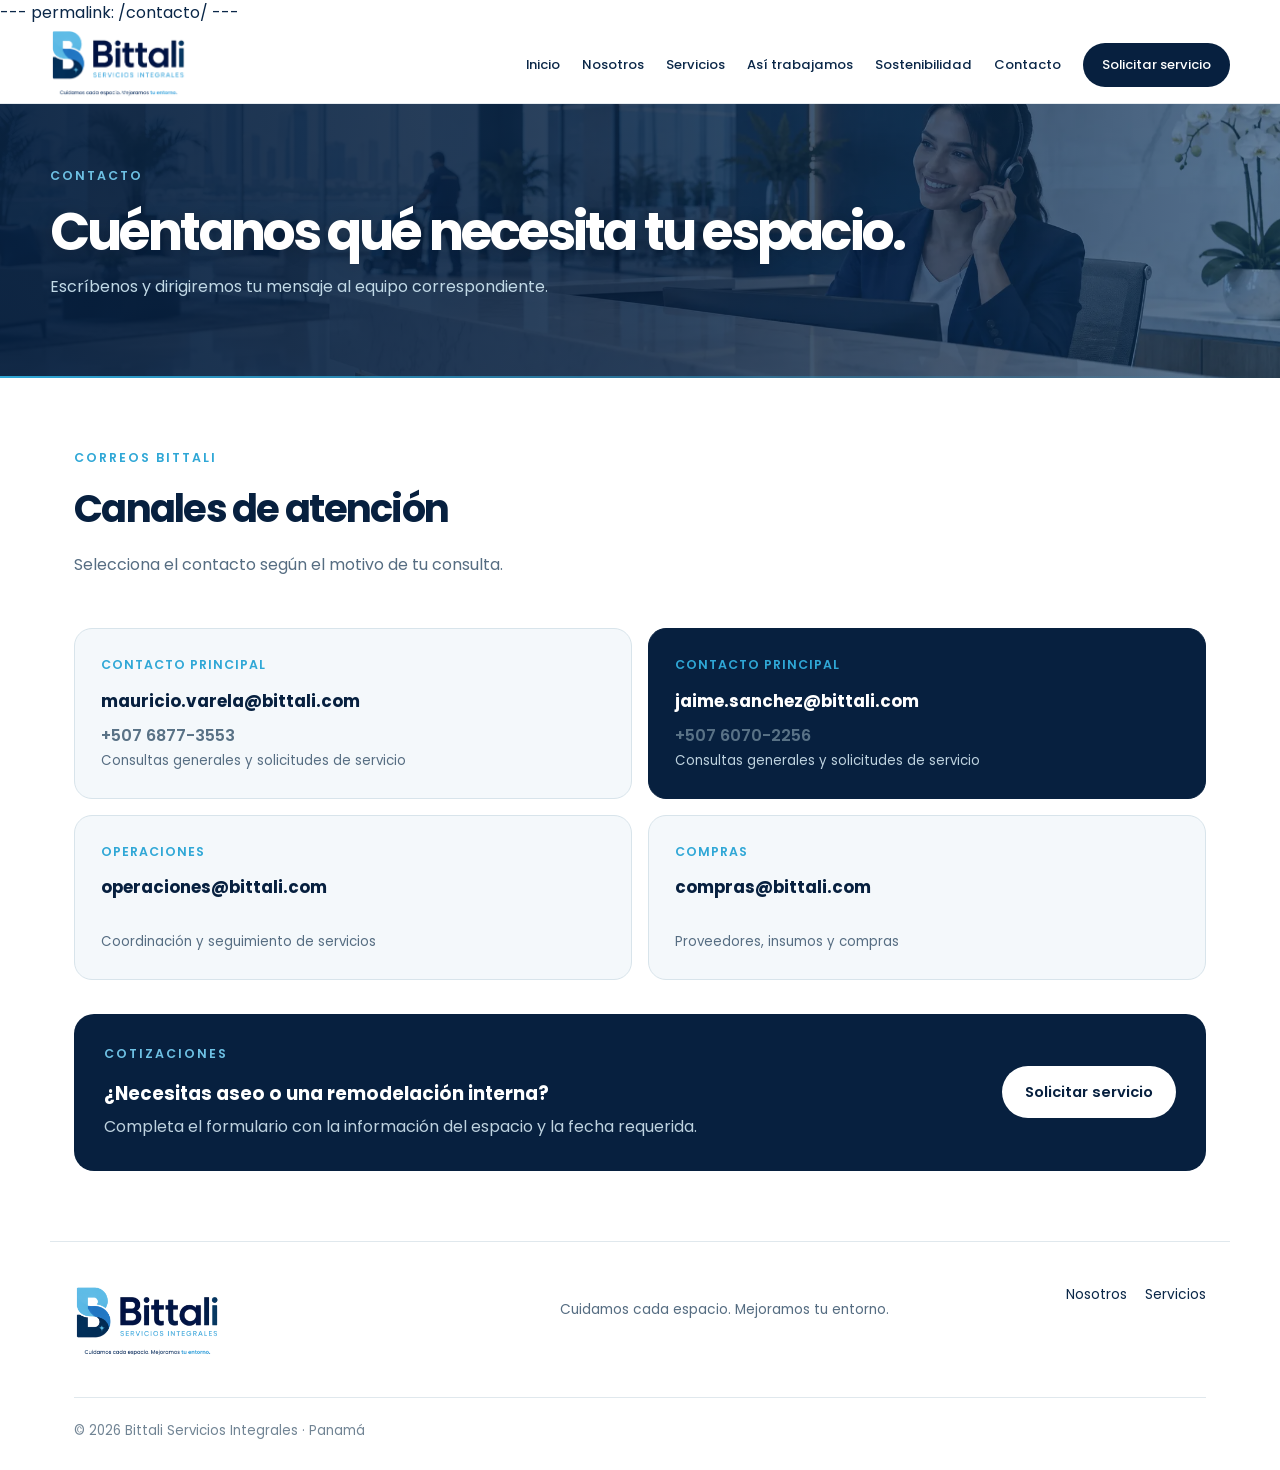
==== commit 30c6b2ba: "Add files via upload" ====
--- a/contacto.html
+++ b/contacto.html
@@ -1,6 +1,10 @@
+---
+permalink: /contacto/
+---
+
 <!doctype html>
 <html lang="es">
-<head>
+<head><base href="/">
   <meta charset="utf-8">
   <meta name="viewport" content="width=device-width,initial-scale=1">
   <title>Contacto | Bittali</title>
@@ -10,9 +14,9 @@
 </head>
 <body>
   <header class="site-header">
-    <a class="brand" href="index.html"><img src="bitalli-logo-clean.png" alt="Bittali Servicios Integrales"></a>
+    <a class="brand" href="/"><img src="bitalli-logo-clean.png" alt="Bittali Servicios Integrales"></a>
     <button class="menu-button" aria-expanded="false" aria-controls="main-nav" aria-label="Abrir menú"><span></span><span></span><span></span></button>
-    <nav id="main-nav" class="main-nav"><a href="index.html">Inicio</a><a href="nosotros.html">Nosotros</a><a href="servicios.html">Servicios</a><a href="operamos.html">Así trabajamos</a><a href="sostenibilidad.html">Sostenibilidad</a><a href="solicitar-servicio.html">Solicitar servicio</a><a class="nav-cta" href="contacto.html">Contacto</a></nav>
+    <nav id="main-nav" class="main-nav"><a href="/">Inicio</a><a href="/nosotros/">Nosotros</a><a href="/servicios/">Servicios</a><a href="/operamos/">Así trabajamos</a><a href="/sostenibilidad/">Sostenibilidad</a><a href="/solicitar-servicio/">Solicitar servicio</a><a class="nav-cta" href="/contacto/">Contacto</a></nav>
   </header>
   <main>
     <section class="page-hero has-photo photo-contacto"><p class="eyebrow">Contacto</p><h1>Cuéntanos qué necesita tu espacio.</h1><p class="lead">Escríbenos y dirigiremos tu mensaje al equipo correspondiente.</p></section>
@@ -24,10 +28,10 @@
         <a class="email-card" href="mailto:operaciones@bittali.com"><span>Operaciones</span><strong>operaciones@bittali.com</strong><small>Coordinación y seguimiento de servicios</small></a>
         <a class="email-card" href="mailto:compras@bittali.com"><span>Compras</span><strong>compras@bittali.com</strong><small>Proveedores, insumos y compras</small></a>
       </div>
-      <div class="contact-request"><div><p class="eyebrow">Cotizaciones</p><h3>¿Necesitas aseo o una remodelación interna?</h3><p>Completa el formulario con la información del espacio y la fecha requerida.</p></div><a class="button primary" href="solicitar-servicio.html">Solicitar servicio</a></div>
+      <div class="contact-request"><div><p class="eyebrow">Cotizaciones</p><h3>¿Necesitas aseo o una remodelación interna?</h3><p>Completa el formulario con la información del espacio y la fecha requerida.</p></div><a class="button primary" href="/solicitar-servicio/">Solicitar servicio</a></div>
     </section>
   </main>
-  <footer><a class="footer-logo" href="index.html"><img src="bitalli-logo-clean.png" alt="Bittali"></a><p>Cuidamos cada espacio. Mejoramos tu entorno.</p><div><a href="nosotros.html">Nosotros</a><a href="servicios.html">Servicios</a></div><small>© 2026 Bittali Servicios Integrales · Panamá</small></footer>
+  <footer><a class="footer-logo" href="/"><img src="bitalli-logo-clean.png" alt="Bittali"></a><p>Cuidamos cada espacio. Mejoramos tu entorno.</p><div><a href="/nosotros/">Nosotros</a><a href="/servicios/">Servicios</a></div><small>© 2026 Bittali Servicios Integrales · Panamá</small></footer>
   <script src="site.js"></script>
 </body>
 </html>
--- a/styles.css
+++ b/styles.css
@@ -22,7 +22,7 @@
 .service-request-cta{max-width:var(--max);margin:0 auto 70px;padding:38px 42px;border-radius:24px;background:linear-gradient(135deg,var(--mist),#f7fbfd);display:flex;align-items:center;justify-content:space-between;gap:32px}.service-request-cta h2{font-size:clamp(1.65rem,2.7vw,2.35rem);margin-bottom:10px}.service-request-cta p:last-child{margin:0;color:var(--muted)}.service-request-cta .eyebrow{margin-bottom:10px}.service-request-cta .button{flex:0 0 auto}@media(max-width:700px){.service-request-cta{margin:0 24px 58px;padding:30px 24px;align-items:flex-start;flex-direction:column}.service-request-cta .button{width:100%;text-align:center}}
 
 /* Orden y énfasis de las opciones finales del menú */
-.main-nav a[href="contacto.html"]{order:90;padding:10px 0!important;border-radius:0!important;background:transparent!important;color:inherit!important}.main-nav a[href="contacto.html"]:hover{color:var(--cyan)!important}.main-nav a[href="solicitar-servicio.html"]{order:100;padding:11px 19px!important;border-radius:999px;background:var(--navy)!important;color:#fff!important}.main-nav a[href="solicitar-servicio.html"]:hover{background:var(--blue)!important;color:#fff!important}
+.main-nav a[href="/contacto/"]{order:90;padding:10px 0!important;border-radius:0!important;background:transparent!important;color:inherit!important}.main-nav a[href="/contacto/"]:hover{color:var(--cyan)!important}.main-nav a[href="/solicitar-servicio/"]{order:100;padding:11px 19px!important;border-radius:999px;background:var(--navy)!important;color:#fff!important}.main-nav a[href="/solicitar-servicio/"]:hover{background:var(--blue)!important;color:#fff!important}
 
 /* Solicitud visible debajo de los servicios de la página principal */
 .home-request{margin-top:28px;padding:32px 36px;border-radius:22px;background:var(--navy);color:#fff;display:flex;align-items:center;justify-content:space-between;gap:28px}.home-request .eyebrow{color:var(--sky);margin-bottom:8px}.home-request h3{color:#fff;margin-bottom:8px;font-size:1.55rem}.home-request p:last-child{margin:0;color:#bed2df}.home-request .button{flex:0 0 auto;background:#fff;color:var(--navy)}
